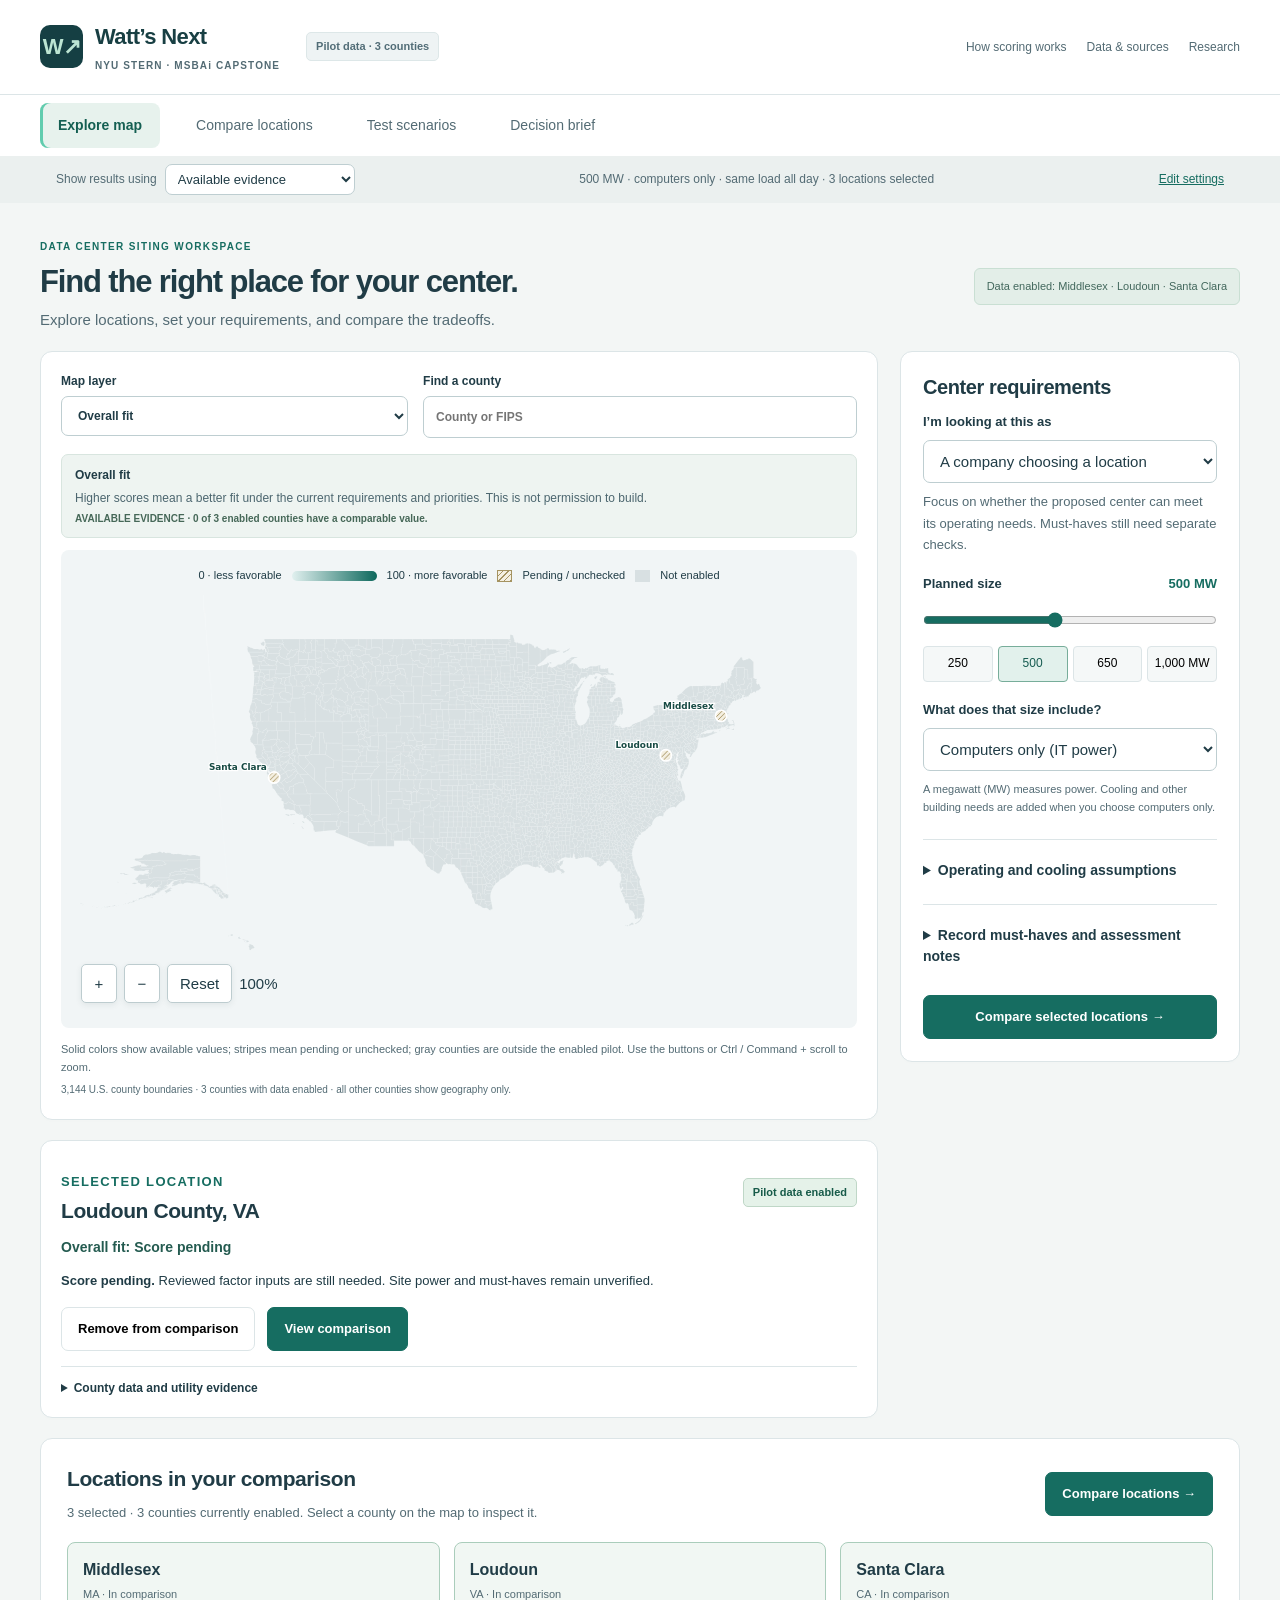
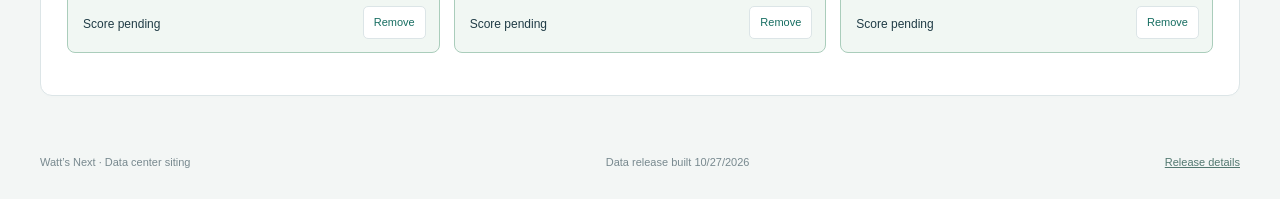
==== watts-next/index.html @ fcbc1d3a "Expand transport dashboards and publish the public Watt’s Next bundle" ====
<!doctype html>
<html lang="en"><head><meta charset="utf-8"><meta name="viewport" content="width=device-width,initial-scale=1"><meta name="description" content="Compare the same proposed data center across Loudoun, Middlesex and Santa Clara. Understand the scores, test assumptions, and inspect the evidence."><title>Watt’s Next · Data center siting</title><link rel="stylesheet" href="dashboard.css"><link rel="stylesheet" href="flow.css"></head>
<body><a class="skip" href="#main">Skip to content</a>
<header class="site-header"><a class="brand" href="#map"><span class="brand-mark">W↗</span><span>Watt’s Next<small>NYU STERN · MSBAi CAPSTONE</small></span></a><span class="tag" id="coverage-badge">Pilot data · 3 counties</span><nav class="support-nav" aria-label="Supporting information"><a href="#methods" data-page="methods">How scoring works</a><a href="#evidence" data-page="evidence">Data &amp; sources</a><a href="#isne" data-page="isne">Research</a></nav></header>
<nav class="step-nav product-nav" aria-label="Siting workspace"><a href="#map" data-page="map">Explore map</a><a href="#compare" data-page="compare">Compare locations</a><a href="#test" data-page="test">Test scenarios</a><a href="#brief" data-page="brief">Decision brief</a></nav>
<div class="context-strip"><label class="inline-label" for="score-mode">Show results using<select id="score-mode"><option value="evidence">Available evidence</option><option value="assumptions">My what-if assumptions</option></select></label><span id="active-project">Loading project settings…</span><a href="#map">Edit settings</a></div>
<main id="main" tabindex="-1"><div id="loading" role="status">Loading the research release…</div><div id="error" role="alert" hidden></div><p id="context-warning" role="status" hidden></p>

<section class="page" id="map" aria-labelledby="map-title"><div class="page-heading map-heading"><div><p class="eyebrow">DATA CENTER SITING WORKSPACE</p><h1 id="map-title">Find the right place for your center.</h1><p class="subtitle">Explore locations, set your requirements, and compare the tradeoffs.</p></div><span class="scope-tag" id="enabled-county-label">Data enabled: Loudoun · Middlesex · Santa Clara</span></div><div class="siting-workspace"><div class="geography-workspace"><section id="county-map-panel" class="card map-card">
      <div class="panel-head">
        
        <div class="map-tools">
          <label>Map layer<select id="county_metric" aria-describedby="map-layer-description"></select></label>
          <label>Find a county<input id="county_search" disabled list="county_options" placeholder="County or FIPS"><datalist id="county_options"></datalist></label>
        </div>
      </div>
      <p id="county-search-message" class="fine" role="status"></p><div id="map-layer-description" class="layer-description" role="status"></div><div class="map-stage">
        
        <div class="map-navigation" aria-label="Map navigation controls">
          <button id="map_zoom_in" type="button" aria-label="Zoom map in" title="Zoom in">+</button>
          <button id="map_zoom_out" type="button" aria-label="Zoom map out" title="Zoom out">−</button>
          <button id="map_zoom_reset" type="button" aria-label="Reset map view" title="Reset map view">Reset</button>
          <output id="map_zoom_value" aria-live="polite">100%</output>
        </div>
        <div id="county_map" aria-label="United States county map"></div>
      </div>
      <p class="map-connection-note">Solid colors show available values; stripes mean pending or unchecked; gray counties are outside the enabled pilot. Use the buttons or Ctrl / Command + scroll to zoom.</p>
      <p id="county_map_status" class="map-foot" role="status">Loading the county layer…</p>
    </section><article class="card location-inspector"><div class="card-heading"><div><p class="eyebrow">SELECTED LOCATION</p><h2 id="selected-location-title">Choose a county</h2></div><span id="county-access-status" class="tag">Loading</span></div><div id="selected-layer-value" class="selected-layer-value" role="status"></div><div id="selected-siting" role="status"></div><div class="action-row location-actions"><button id="toggle-selected-county" class="button secondary" disabled>Add to comparison</button><a href="#compare" class="button primary">View comparison</a></div><details><summary>County data and utility evidence</summary><div class="two-col"><div id="county_detail"></div><div id="county-research"></div></div></details></article></div><aside class="requirements-workspace"><form class="card controls" id="scenario-form"><h2>Center requirements</h2><label for="audience">I’m looking at this as</label><select id="audience"><option value="company">A company choosing a location</option><option value="official">A local official reviewing a proposal</option></select><p id="audience-help" class="muted"></p><label for="load">Planned size <output id="load-value">500 MW</output></label><input id="load" type="range" min="100" max="1000" step="50" value="500"><div class="presets" aria-label="Load presets"><button type="button" data-load="250">250</button><button type="button" data-load="500">500</button><button type="button" data-load="650">650</button><button type="button" data-load="1000">1,000 MW</button></div><label for="basis">What does that size include?</label><select id="basis"><option value="IT">Computers only (IT power)</option><option value="facility">Whole building (total facility power)</option></select><p class="fine">A megawatt (MW) measures power. Cooling and other building needs are added when you choose computers only.</p>
<details class="advanced"><summary>Operating and cooling assumptions</summary><label for="utilization">Average use of the planned capacity <output id="util-value">85%</output></label><input id="utilization" type="range" min="0.5" max="1" step="0.05" value="0.85"><label for="pue">Building energy multiplier (PUE) <output id="pue-value">1.20</output></label><input id="pue" type="range" min="1" max="2" step="0.05" value="1.2"><p id="pue-note" class="fine">A multiplier of 1.20 adds 20% for cooling and other building needs.</p><label for="profile">When does the center run?</label><select id="profile"><option value="constant">Same load all day</option><option value="day-night">Less load overnight (60% of daytime)</option></select><p class="fine">Daytime is 8 a.m.–8 p.m. in each region. The overnight option does less total work; it is not a comparison of equal output.</p><button type="button" class="text-link" id="reset-scenario">Reset power settings</button></details>
<details class="advanced"><summary>Record must-haves and assessment notes</summary><label for="required-date">Required opening date</label><input type="date" id="required-date"><label for="required-budget">Budget limit</label><input id="required-budget" maxlength="150" placeholder="Amount and what it includes"><label for="score-scenario">Other must-haves and reasons for your assumptions</label><textarea id="score-scenario" rows="3" maxlength="5000" placeholder="For example: water limit, reliable power, network needs, or conditions for local approval."></textarea><p class="fine">These notes are recorded for review. The app does not yet check whether counties meet them or exclude a county automatically.</p></details><a class="button primary next-button" href="#compare">Compare selected locations →</a></form></aside></div><section class="card comparison-tray" aria-labelledby="selection-title"><div class="card-heading"><div><h2 id="selection-title">Locations in your comparison</h2><p class="muted" id="selection-count"></p></div><a href="#compare" class="button primary">Compare locations →</a></div><div id="map-shortlist" class="shortlist-grid"></div><p id="selection-message" class="fine" role="status"></p></section></section><section class="page" id="compare" data-map-scoring="true" hidden aria-labelledby="compare-title"><div class="page-heading"><div><p class="eyebrow">LOCATION COMPARISON</p><h1 id="compare-title">Compare your locations.</h1><p class="subtitle" id="persona-question"></p></div></div>
<div class="notice" role="status"><div><strong id="score-summary">Loading the comparison…</strong><p id="score-notice"></p></div></div><p id="score-error" role="status" aria-live="polite"></p>
<div id="county-results" class="result-grid"></div><p id="ranking-margin" class="ranking-margin" role="status"></p>
<article class="card"><div class="card-heading"><h2>What makes the difference?</h2><a href="#methods" class="text-link">How scores are calculated →</a></div><div id="effective-factor-table" class="table-scroll" tabindex="0" role="region" aria-label="Scrollable effective factor table table"></div><p class="fine">Higher scores are more favorable. Missing information stays unknown; it never counts as a good result.</p></article>
<article class="card best-match"><div><h2>Find the highest-scoring county</h2><p>Compare all three at the same size and priorities. This does not check your must-haves.</p></div><button id="score-optimize" type="button" class="button secondary">Find best match</button><p id="score-best-match" role="status">Use alongside the comparison. A higher score does not confirm the center can be built.</p></article>
<details class="card"><summary>Detailed scores, coverage and missing-data bounds</summary><div id="pilot-score-chart"></div><div id="pilot-ranked" class="table-scroll" tabindex="0" role="region" aria-label="Scrollable pilot ranked table"></div><details><summary>Show each factor’s contribution to the total</summary><div id="score-contributions" class="table-scroll" tabindex="0" role="region" aria-label="Scrollable score contributions table"></div></details><p class="fine">Bounds show the lowest and highest possible total if unknown factors range from 0 to 100. They are not probabilities or confidence intervals.</p></details>
<details class="card"><summary>Available county facts and utility relationships</summary><div id="county-facts"></div><div id="pilot-context" class="table-scroll"></div><p class="fine">Worker counts do not establish the availability of specialist staff. Utility names do not establish service or available power at a particular parcel.</p><a href="#map" class="text-link">Explore the map and county details →</a></details><div class="page-actions"><a href="#map" class="text-link">← Edit the center</a><a href="#test" class="button primary">Test changes →</a></div></section>
<section class="page" id="test" hidden aria-labelledby="test-title"><div class="page-heading"><div><p class="eyebrow">SCENARIOS &amp; TRADEOFFS</p><h1 id="test-title">What could change the result?</h1><p class="subtitle">Adjust what matters most, inspect assumptions, or explore the effect on regional electricity demand.</p></div><a href="#map" class="button secondary">Change center settings</a></div>
<article class="card"><div class="card-heading"><div><h2>What matters most?</h2><p>Try a different set of priorities without changing the center’s size.</p></div><label class="inline-label" for="weight-preset">Priorities<select id="weight-preset"><option>Balanced</option><option>Power first</option><option>Water constrained</option><option>Cost first</option><option>Equal weights</option></select></label></div><p id="test-result" role="status"></p><details><summary>Set your own priorities</summary><p class="fine">These are preference weights, not measured facts. We scale your entries to total 100%.</p><div id="score-weights" class="score-weight-grid"></div></details><a href="#compare" class="text-link">See the updated comparison →</a></article>
<details class="card"><summary>Does the winner change with different priorities?</summary><p id="score-stability"></p><div id="pilot-sensitivity" class="table-scroll"></div><p class="fine">This checks priorities, not changing demand over time or the reliability of the underlying data.</p></details>
<details class="card" id="assumption-editor"><summary>Edit your what-if factor scores</summary><p>Enter your own 0–100 assessments for all seven factors and all selected counties. No example scores are supplied.</p><button type="button" id="enable-assumptions" class="button secondary">Use my what-if assumptions</button><p class="fine">These stay separate from evidence-backed results. Use the same meaning and period for every county.</p><div id="factor-inputs" class="table-scroll"></div></details>
<details class="card"><summary>How should scores respond when the center changes?</summary><p id="score-active-scenario"></p><p id="score-reference"></p><button id="score-rebase" type="button" class="button secondary">Use current settings as the reference</button><p class="fine">Advanced what-if input: specify how many points a factor gains or loses for each additional 100 MW of peak power and 100 GWh of annual electricity. Blank means unknown. These are assumptions, not measured relationships.</p><div id="response-inputs" class="table-scroll"></div><p class="fine">The existing formula adds these adjustments to the reference score and limits the result to 0–100. The annual scoring convention uses 8,760 hours and an 80% average for day/night. Avoid counting the same effect twice. Missing responses leave changed-scenario scores pending.</p></details>
<details class="card"><summary>Explore electricity demand in the three grid regions</summary><p>These are regional observations, not county power availability. Changing settings adds the center to historical demand; it does not run a dispatch optimizer.</p><div id="scenario-kpis" class="kpis compact"></div><label class="inline-label" for="chart-region">Grid region<select id="chart-region"></select></label><div id="scenario-chart"></div><div class="legend"><span><i style="background:#bdc8cf"></i>Historical demand</span><span><i style="background:#11766e"></i>Historical demand + center</span></div><div id="scenario-table" class="table-scroll" tabindex="0" role="region" aria-label="Scrollable scenario table table"></div><details class="regional-shapes"><summary>Compare regional demand shapes and typical hours</summary><h3>How often does each demand level occur?</h3><div id="regional-overview-chart"></div><div class="legend"><span>Teal: New England</span><span>Blue: PJM</span><span>Brown: California ISO</span></div><h3>Average demand by local hour</h3><div id="hourly-demand-chart"></div><p class="fine">Hourly means from the same frozen 2025 regional records. These are regional observations, not county power availability or an outage-risk estimate. Typical-hour averages do not describe extreme-event duration or year-to-year uncertainty.</p></details><p class="fine">The highest 1% of historical hours (p99) is a reference point, not a grid capacity limit.</p><button class="button secondary" id="download-scenario">Download regional comparison</button></details><article class="card"><h2>What about changes throughout the year?</h2><p>The restored charts show demand levels and typical local hours. Seasonal variation, extreme events, future-year changes and their effect on siting scores still need the analysis tracked below.</p><a href="https://github.com/jeffsickoria/watts-next/issues/91" class="text-link" target="_blank" rel="noopener">Track the demand-variation work →</a></article><div class="page-actions"><a href="#compare" class="text-link">← Compare counties</a><a href="#brief" class="button primary">Get a summary →</a></div></section>
<section class="page" id="brief" hidden aria-labelledby="brief-title"><div class="page-heading"><div><p class="eyebrow">DECISION BRIEF</p><h1 id="brief-title">Your comparison summary.</h1><p class="subtitle">Keep the requirements, results and unanswered questions together.</p></div><button id="download-brief" type="button" class="button primary">Download readable summary</button></div><article class="card" id="brief-preview"></article><div class="card"><h2>Save or share this work</h2><div class="action-row"><button id="score-export" class="button secondary">Download scoring inputs (JSON)</button><button id="download-full" class="button secondary">Download full comparison (JSON)</button><button id="share-context" class="button secondary">Get a share link</button></div><p class="fine">The link includes power settings. What-if scores and must-have notes stay in this browser; use the downloads to share those. Only enter project information suitable for sharing.</p><p id="share-message" role="status"></p><label id="share-label" hidden>Link to this comparison<input id="share-url" readonly></label><details><summary>Reload or clear scoring assumptions</summary><label>Reload scoring inputs<input id="score-import" type="file" accept=".json,application/json"></label><button id="score-clear" class="button secondary">Clear assumed scores and assessment notes</button><p class="fine">Scoring drafts are browser-local. Clear does not remove required date, budget or audience settings.</p></details></div></section>
<section class="page" id="methods" hidden aria-labelledby="methods-title"><div class="page-heading"><div><p class="eyebrow">HOW TO READ THE RESULTS</p><h1 id="methods-title">How does a county get its score?</h1><p class="subtitle">Seven factors, one shared set of priorities, and a clear record of what is known.</p></div></div><article class="card"><h2>The basic idea</h2><ol class="method-steps"><li><strong>Use the same proposed center.</strong> Compare the same size and operating assumptions in all selected counties.</li><li><strong>Assess each factor on a 0–100 scale.</strong> Higher is more favorable. The rules for turning data into scores still need team review.</li><li><strong>Apply the priorities.</strong> A factor with a 25% weight contributes one quarter of its score to the total.</li><li><strong>Add the contributions.</strong> Rank the counties and show the gaps. A close second may still be preferred for reasons outside the model.</li></ol><p class="muted">Example of the arithmetic only: an 80/100 factor with a 25% weight contributes 20 points. This is not a county finding.</p></article><div class="two-col"><article class="card"><h2>What we compare</h2><ul class="factor-list"><li>Power supply and reliability</li><li>Water and cooling</li><li>Climate and natural hazards</li><li>Emissions and clean power</li><li>Cost and time to get power</li><li>Land, permits and community effects</li><li>Network connections</li></ul><a href="#test" class="text-link">Inspect or change the priorities →</a></article><article class="card"><h2>A score is not a permission to build</h2><p>Required power, opening date, water limits and other must-haves need separate checks. A good score cannot make up for a requirement that fails.</p><p>Those automatic checks are not connected yet. Recorded requirements and utility capacity remain unverified.</p><h3>What do the labels mean?</h3><p><strong>Available evidence:</strong> sources we have, with their review status shown. Overall scores are pending.</p><p><strong>What-if assumptions:</strong> scores entered by an analyst to explore a question. They are not accepted findings.</p></article></div><details class="card"><summary>Missing information, uncertainty and source changes</summary><p>All seven factors must be comparable across all selected counties before we show an overall score. Missing factors are not zero and their weights are not moved to other factors.</p><p>Testing different priorities tells us whether the ranking depends on preferences. It does not establish how certain the data is. Missing-data bounds are mathematical extremes, not confidence intervals.</p><p>Sources are frozen snapshots. Historical demand remains separate from forecasts and from promised power at a particular site. The website does not automatically refresh the data.</p><a href="https://github.com/jeffsickoria/watts-next/issues/84" target="_blank" rel="noopener">Scoring method task</a></details></section>
<section class="page" id="isne" hidden aria-labelledby="isne-title"><div class="page-heading"><div><p class="eyebrow">ISO NEW ENGLAND · EXPLORATORY RESEARCH</p><h1 id="isne-title">Can moving work to another time help?</h1><p class="subtitle">A separate New England experiment using a fixed 100 MW facility. It does not change the three-county ranking.</p></div><span class="tag amber">Independent review pending</span></div><div class="notice"><span class="notice-icon">i</span><div><strong>A frozen experiment, not a live optimizer.</strong><p>100 MW assumed facility capacity, 60 MW annual mean. No storage. Prices and flexibility are illustrative. Changing filters selects existing runs; it does not rerun the scenario lab.</p></div></div>
<div id="isne-kpis" class="kpis"></div><div class="two-col"><article class="card"><p class="eyebrow">SOURCE CHAIN</p><h2>Every hour has a history.</h2><ol class="chain"><li>EIA-930 hourly demand <span>2025 · native ISNE region</span></li><li>WN-11 normalized intervals <span>UTC starts · publisher flags retained</span></li><li>Replay-verified snapshot <span>No county allocation or extra time shift</span></li><li>Scheduling experiment <span>Same service bounds within each profile</span></li></ol><div id="isne-lineage" class="fine"></div></article><article class="card"><p class="eyebrow">FORECAST REALITY CHECK</p><h2>Keep the unfavorable result.</h2><div id="forecast-result"></div><p class="muted">Lower MAE is better. Matching a hindsight peak floor does not establish forecasting skill. This year was previously explored; it is not untouched validation.</p></article></div>
<article class="card"><div class="card-heading"><div><p class="eyebrow">JUL 1–DEC 30, 2025 · LOCAL TIME</p><h2>Compare five scheduling strategies</h2></div><button id="download-isne" class="button secondary">Export selected run ↓</button></div><div class="filter-row"><label for="isne-case">Sensitivity case<select id="isne-case"></select></label><label for="isne-profile">Workload shape<select id="isne-profile"></select></label></div><p id="isne-case-note" class="muted"></p><div id="isne-table" class="table-scroll"></div><p class="fine">Same evaluation window and daily energy within a profile. Bills include full modeled demand charges for partial local months. Hindsight comparators use realized demand; the causal policy assumes an eight-week history and a 24-hour publication embargo. True as-of vintages remain unverified.</p></article>
<article class="card"><h2>What the top-100 measure tells us</h2><p>It averages the facility’s added MW during the region’s 100 highest baseline-demand hours. Relief is the reduction from no intervention; a positive relief value means less added load at those hours. This differs from minimizing the single maximum combined peak.</p><p>All 32 retrospective policy schedules match a simple known-price daily scheduling rule within 0.000001 MW. Forecast information has not demonstrated additional scheduling value under these settings. The maximum-peak objective reaches the same mandatory-workload floor in every case; top-100 contributions can still differ. A maximum-peak optimizer does not optimize the top-100 mean.</p><p>Compare bills within the same shape and period. Rates and flexibility remain illustrative. Changing the campus sliders does not rerun these fixed 100 MW experiments.</p><div id="publisher-probe"></div></article><details class="card"><summary>Full-year shape experiment and limitations</summary><div id="pilot-table" class="table-scroll"></div><ul id="isne-limits" class="muted"></ul></details></section><section class="page" id="evidence" hidden aria-labelledby="evidence-title"><div class="page-heading"><div><p class="eyebrow">DATA LIBRARY</p><h1 id="evidence-title">What data are we using?</h1><p class="subtitle">See what each source is for, how we obtain and store it, and what still needs checking.</p></div><button class="button secondary" id="download-sources">Export source catalog ↓</button></div><div id="source-kpis" class="kpis"></div><article class="card"><div class="card-heading"><h2>What we actually use and how</h2><label class="inline-label" for="source-search">Filter sources<input id="source-search" type="search" placeholder="EIA, labor, FERC…"></label></div><p class="fine">Use status explains what feeds a screen or experiment. Review status explains its limitations. Files are frozen snapshots, not live API feeds; this website does not automatically refresh them. Unknown raw storage locations are stated explicitly.</p><div id="usage-table" class="table-scroll"></div><details><summary>What do candidate, conditional and accepted mean?</summary><p class="fine">Candidate: identified or acquired, with checks still needed. Conditional: checked for a limited stated use, with qualifications or acceptance outstanding. Accepted: a reviewer has accepted a specific scope. None of these labels alone establishes suitability or available site power.</p></details><details><summary>Source review register, coverage dates and fingerprints</summary><div id="source-table" class="table-scroll" tabindex="0" role="region" aria-label="Scrollable source table table"></div></details></article><details class="card"><summary>Planning forecasts and technical release details</summary><div class="two-col"><article class="card"><p class="eyebrow">NEW · FERC FORM 714</p><h2>Another definition of demand.</h2><p>FERC’s ISNE planning-area series and EIA’s BA series are correlated but differ. Their definition and time-window differences must be reviewed before combining them.</p><p class="fine">The filing’s forecast is planning-area demand, not connection headroom.</p><div id="ferc-chart"></div><div id="ferc-table" class="table-scroll"></div></article><article class="card"><p class="eyebrow">ACQUIRED PLANNING CONTEXT</p><h2>Bring the planning outlook into view.</h2><div id="planning-list"></div><p class="fine">Public document leads and acquired fingerprints. No consistent cross-region capacity metric or accepted forecast comparison is inferred.</p></article></div><article class="card"><h2>The next useful layers</h2><div class="roadmap"><div><span class="tag amber">Qualification needed</span><h3>Water and cooling</h3><p>USGS watershed context, local service evidence and representative weather stations. Preserve native geography.</p></div><div><span class="tag amber">Qualification needed</span><h3>Hazards and emissions</h3><p>FEMA event history and risk indices separately; EPA eGRID with a declared accounting method and vintage.</p></div><div><span class="tag">Access / mapping open</span><h3>Community and grid context</h3><p>ACS estimates with margins of error; reviewed county-to-utility/zone mappings; EIA subregion coverage.</p></div></div></article><details class="card"><summary>Release identity and interpretation boundaries</summary><div id="release-details"></div></details></details></section>
</main><footer><span>Watt’s Next · Data center siting</span><span id="release-date"></span><a href="release-manifest.json">Release details</a></footer><script src="compressed-data.js"></script><script src="map-layers.js"></script><script src="research-context.js"></script><script src="scenario-math.js"></script><script src="county-map.js"></script><script src="dashboard.js"></script><script src="pilot-scoring.js"></script><script src="pilot-score-ui.js"></script><script src="flow.js"></script></body></html>
---- watts-next/dashboard.css ----
:root{--nav:#112b36;--ink:#17313d;--muted:#627681;--teal:#11766e;--line:#dfe7e9;--paper:#f3f6f6;--white:#fff;--amber:#936012}*{box-sizing:border-box}body{margin:0;background:var(--paper);color:var(--ink);font-family:Inter,Segoe UI,Arial,sans-serif;font-size:14px;line-height:1.55}a{color:inherit}button,input,select{font:inherit}button,a,summary,input,select{outline-offset:4px}:focus-visible{outline:3px solid #48afa4}.skip{position:fixed;top:-80px;left:20px;background:white;padding:12px;z-index:20}.skip:focus{top:10px}[hidden]{display:none!important}.sidebar{position:fixed;inset:0 auto 0 0;width:224px;background:var(--nav);color:#d3e1e5;padding:34px 20px;display:flex;flex-direction:column}.brand{display:flex;align-items:center;gap:12px;text-decoration:none;font-size:20px;font-weight:650;letter-spacing:-.6px}.brand-mark{display:grid;place-items:center;background:#2e6a66;border-radius:12px;width:45px;height:45px;color:#d5f7e8;font-size:22px}.brand small{display:block;font-size:8px;letter-spacing:2px;color:#92b4b8;margin-top:3px}.nav-label{font-size:9px;letter-spacing:1.8px;color:#86a7ae;margin:48px 12px 16px}nav{display:grid;gap:8px}nav a{display:flex;align-items:center;gap:13px;text-decoration:none;padding:12px 15px;border-radius:8px;color:#b4ccd1}nav a:hover,nav a[aria-current]{background:#244550;color:#fff}nav a[aria-current]{box-shadow:inset 3px 0 #61ccae}nav span{font-size:20px;width:22px}.sidebar-note{margin-top:auto;padding:20px 8px;font-size:11px;color:#acccd0}.sidebar-note p{font-size:11px;color:#83a5ad;margin-top:12px}.live-dot{display:inline-block;width:7px;height:7px;border-radius:50%;background:#67d4b3;margin-right:8px}.workspace{margin-left:224px}.topbar{height:74px;border-bottom:1px solid var(--line);padding:0 42px;display:flex;align-items:center;justify-content:space-between;background:#fff;font-size:10px;letter-spacing:1px;font-weight:600}.topbar>div{display:flex;align-items:center;gap:22px}.separator{color:#bcc9cf;margin:0 12px}.avatar{background:#e8eff1;border-radius:50%;display:grid;place-items:center;height:32px;width:32px;font-size:11px;letter-spacing:0}main{max-width:1600px;padding:37px 42px 10px;margin:auto}.page-heading{display:flex;align-items:center;justify-content:space-between;gap:25px;margin-bottom:27px}.eyebrow{font-size:9px;letter-spacing:1.7px;font-weight:700;color:var(--teal);margin:0 0 9px}h1{font-weight:600;letter-spacing:-1.4px;font-size:34px;line-height:1.18;margin:0 0 12px}h2{font-weight:600;font-size:19px;line-height:1.3;letter-spacing:-.4px;margin:0 0 10px}h3{font-size:16px;margin:8px 0}p{margin:8px 0 16px}.subtitle{color:var(--muted);max-width:700px;font-size:14px;margin:0}.button{border:1px solid var(--line);border-radius:7px;padding:11px 16px;text-decoration:none;display:inline-flex;align-items:center;justify-content:center;gap:22px;font-weight:600;white-space:nowrap;cursor:pointer;font-size:12px;background:#fff}.primary{background:var(--teal);color:white;border-color:var(--teal)}.secondary:hover,.button:hover{filter:brightness(.96)}.light{background:#eef9f5;color:#155950;border:0}.text-link{display:inline-block;border:0;background:transparent;color:var(--teal);font-weight:600;text-decoration:none;padding:8px 0;cursor:pointer;font-size:12px}.notice{display:flex;align-items:flex-start;gap:13px;background:#e9f2f0;border:1px solid #d3e4de;border-radius:8px;padding:14px 18px;margin-bottom:25px;font-size:12px}.notice strong{font-size:12px}.notice p{margin:3px 0 0;color:#4b686a}.notice-icon{border:1px solid #9bb9af;border-radius:50%;width:18px;height:18px;text-align:center;flex-shrink:0;font-family:Georgia,serif}.kpis{display:grid;grid-template-columns:repeat(4,minmax(0,1fr));gap:17px;margin-bottom:25px}.kpi{padding:21px 22px;background:#fff;border:1px solid var(--line);border-radius:9px}.kpi .label{font-size:11px;color:var(--muted)}.kpi .value{font-size:29px;font-weight:600;letter-spacing:-1px;margin:5px 0}.kpi .detail{font-size:10px;color:var(--muted)}.two-col{display:grid;grid-template-columns:1.6fr 1fr;gap:22px}.card{background:#fff;border:1px solid var(--line);border-radius:10px;padding:25px;margin-bottom:24px;min-width:0;box-shadow:0 2px 2px #193e4d02}.card-heading{display:flex;align-items:center;justify-content:space-between;gap:16px}.tag{font-size:10px;padding:5px 9px;background:#eef3f4;border:1px solid #dde7e8;border-radius:5px;display:inline-block;color:#526d77;white-space:nowrap;font-weight:600}.amber{background:#faf2e4;color:#906019;border-color:#eedfc2}.muted{color:var(--muted);font-size:12px}.fine{color:var(--muted);font-size:10px;line-height:1.7}.research-card{background:#163f44;color:#f0f8f6;border-color:#163f44;display:flex;flex-direction:column}.research-card .eyebrow{color:#85d8bc}.research-card h2{font-size:25px;max-width:290px}.research-card p{color:#b7d3d3;font-size:12px}.research-card .fine{font-size:10px;margin-bottom:0}.research-card .button{align-self:flex-start;margin-top:auto}.research-stat{padding:12px 0 18px;border-top:1px solid #416568;margin-top:9px}.research-stat strong{font-size:25px;color:#a3e4c9}.research-stat span{display:block;color:#bfd6d4;font-size:11px}.legend{display:flex;gap:20px;flex-wrap:wrap;font-size:10px;color:var(--muted);margin:10px 0}.legend i{display:inline-block;width:8px;height:8px;border-radius:50%;margin-right:7px}.chart{width:100%;height:auto;display:block;max-height:310px}.chart text{font-size:11px;fill:#73858b;font-family:inherit}.chart .grid{stroke:#edf0f1;stroke-width:1}.section-heading{display:flex;justify-content:space-between;align-items:center;margin:6px 0 17px;gap:20px}.county-grid{display:grid;grid-template-columns:repeat(3,minmax(0,1fr));gap:20px}.county{padding:23px;border:1px solid var(--line);border-radius:10px;background:#fff;margin-bottom:23px}.county header{display:flex;justify-content:space-between;gap:8px}.county .fips{font-size:10px;color:var(--muted)}.county h3{font-size:18px;margin:3px 0}.county dl{display:grid;grid-template-columns:1fr auto;font-size:12px;gap:10px;margin:17px 0}.county dt{color:var(--muted)}.county dd{margin:0;font-weight:600}.county small{font-size:10px;color:var(--muted)}.next-step{display:flex;justify-content:space-between;align-items:center;gap:25px}.next-step p{margin-bottom:0;color:var(--muted);font-size:12px}footer{max-width:1600px;padding:20px 42px 30px;color:#78898f;font-size:10px;display:flex;justify-content:space-between;gap:20px;margin:auto}footer a{color:#527870}.scenario-layout{display:grid;grid-template-columns:275px minmax(0,1fr);gap:24px}.controls{align-self:start;position:sticky;top:20px}.controls label{display:block;margin-top:22px;font-size:12px;font-weight:600}.controls output{float:right;color:var(--teal)}input[type=range]{width:100%;accent-color:var(--teal);cursor:pointer;margin:12px 0}select,input[type=search]{border:1px solid #ccdadd;border-radius:6px;padding:9px;background:#fff;color:var(--ink);max-width:100%;width:100%}.controls select{margin-top:7px}.presets{display:flex;gap:5px}.presets button{flex:1;padding:6px 2px;font-size:10px;cursor:pointer;background:#f5f8f8;border:1px solid var(--line);border-radius:4px}.presets button.active{background:#e2f1ec;border-color:#77ad9a;color:#155b50}.controls .fine{margin:9px 0}.control-note{font-size:10px;background:#f0f5f4;padding:12px;border-radius:6px;color:#617b7c;margin-top:20px}.compact{grid-template-columns:repeat(3,minmax(0,1fr));gap:14px}.compact .kpi{padding:18px}.compact .value{font-size:24px}.inline-label{font-size:10px;color:var(--muted);max-width:220px}.inline-label select,.inline-label input{display:block;font-size:12px;margin-top:4px}.table-scroll{overflow:auto}table{width:100%;border-collapse:collapse;font-size:11px;margin-top:18px;white-space:normal}caption{text-align:left;color:var(--muted);font-size:10px;padding-bottom:10px}th{text-align:left;background:#f6f8f8;color:#617983;font-size:9px;letter-spacing:.4px;padding:12px 10px;font-weight:600}td{padding:14px 10px;border-bottom:1px solid #edf1f2;vertical-align:top}td.num,th.num{text-align:right;font-variant-numeric:tabular-nums;white-space:nowrap}td a{color:var(--teal);text-decoration:none}td a:hover{text-decoration:underline}td small{display:block;font-size:10px;color:var(--muted);max-width:350px}.filter-row{display:flex;gap:20px;margin:20px 0}.filter-row label{width:260px;font-size:11px;font-weight:600}.filter-row select{display:block;margin-top:7px;font-weight:400}.chain{list-style:none;margin:20px 0;padding:0;counter-reset:chain}.chain li{counter-increment:chain;border-left:1px solid #c3dad0;margin-left:13px;padding:0 0 22px 27px;position:relative;font-size:12px;font-weight:600}.chain li:before{content:counter(chain);position:absolute;left:-13px;top:0;border:1px solid #c7e0d7;border-radius:50%;background:#edf7f2;width:25px;height:25px;text-align:center;line-height:24px;font-size:10px;color:var(--teal)}.chain li:last-child{padding-bottom:0;border:0}.chain span{display:block;color:var(--muted);font-size:10px;font-weight:400}.forecast-bars{margin:22px 0}.forecast-bar{margin-bottom:18px}.forecast-bar .bar{height:10px;background:#d9e8e5;border-radius:4px;margin:7px 0}.forecast-bar .bar i{height:100%;display:block;border-radius:4px;background:var(--teal)}.forecast-bar span{font-size:11px}.forecast-bar strong{float:right;font-size:12px}.roadmap{display:grid;grid-template-columns:repeat(3,1fr);gap:30px;margin-top:20px}.roadmap p{font-size:12px;color:var(--muted)}.planning-item{padding:15px 0;border-bottom:1px solid var(--line)}.planning-item a{font-size:12px;color:var(--teal);overflow-wrap:anywhere}.planning-item small{display:block;color:var(--muted);font-size:10px;margin-top:5px}details summary{cursor:pointer;font-weight:600;font-size:13px}details[open] summary{margin-bottom:18px}code{font-size:10px;overflow-wrap:anywhere;background:#f3f6f6;padding:2px 4px}.empty{color:var(--muted);padding:15px}#loading{padding:30px}#error{background:#fff0eb;border:1px solid #e8b8a6;padding:20px;margin-bottom:20px}
@media(min-width:1600px){h1{font-size:40px}main{padding-top:44px}.kpi{padding:25px}.chart{max-height:340px}}@media(max-width:1150px){.sidebar{width:190px;padding:30px 14px}.workspace{margin-left:190px}main{padding:28px 25px}.topbar{padding:0 25px}.two-col{grid-template-columns:1.3fr 1fr}.card{padding:20px}.kpi{padding:17px}.kpi .value{font-size:25px}.page-heading{align-items:flex-start}h1{font-size:30px}.scenario-layout{grid-template-columns:230px minmax(0,1fr)}.compact{grid-template-columns:1fr}.compact .kpi{display:flex;align-items:center;justify-content:space-between}.compact .detail{max-width:100px}.compact .value{margin:0}.county-grid{gap:12px}}@media(max-width:850px){.sidebar{position:static;width:auto;padding:15px 20px;display:block}.brand{font-size:18px}.brand-mark{width:35px;height:35px}.brand small,.nav-label,.sidebar-note{display:none}nav{display:flex;gap:4px;flex-wrap:wrap;margin-top:14px}nav a{padding:8px 12px;font-size:12px}nav a span{display:none}.workspace{margin:0}.topbar{height:56px;padding:0 20px}.topbar .tag{display:none}main{padding:25px 20px}.two-col{grid-template-columns:1fr}.kpis{grid-template-columns:repeat(2,1fr)}.county-grid{grid-template-columns:1fr}.county{margin-bottom:0}.next-step{margin-top:22px}.page-heading{flex-direction:column;gap:17px}.scenario-layout{grid-template-columns:1fr}.controls{position:static}.compact{grid-template-columns:repeat(3,1fr)}.compact .kpi{display:block}.roadmap{grid-template-columns:1fr}.filter-row{flex-wrap:wrap}.section-heading{align-items:flex-start;flex-direction:column;gap:4px}footer{padding:20px;flex-wrap:wrap}.card-heading{align-items:flex-start;flex-wrap:wrap}}@media(max-width:480px){h1{font-size:29px}.compact{grid-template-columns:1fr}.compact .kpi{display:flex}.kpi{padding:17px}.kpi .value{font-size:24px}.next-step{align-items:flex-start;flex-direction:column}nav a{padding:8px 10px}.notice{padding:12px}.filter-row label{width:100%}.card{padding:18px}.topbar{font-size:9px}.chart text{font-size:12px}}
.map-return{position:fixed;bottom:18px;left:16px;z-index:9;color:#d6f4ee;font-size:11px;text-decoration:none;background:#24504f;padding:9px;border-radius:5px}@media(max-width:850px){.map-return{position:static;display:block;background:#24504f;padding:10px 20px;border-radius:0}}

/* Three-county scorecard */
.score-weight-grid{display:grid;grid-template-columns:repeat(3,minmax(0,1fr));gap:18px}.score-weight-grid label{display:grid;gap:7px}.score-weight-grid input{width:100%;max-width:120px}.score-weight-grid output{color:#11766e;font-weight:700}#factor-inputs input{width:95px;min-height:42px}#score-scenario{display:block;width:100%;box-sizing:border-box;margin-top:8px;font:inherit;border:1px solid #cbd5da;border-radius:7px;padding:12px}#score-error{color:#9b3529;margin-top:12px}.score-bars{display:grid;gap:16px;margin:24px 0}.score-bar-row{display:grid;grid-template-columns:190px 1fr 48px;align-items:center;gap:12px}.score-track{height:20px;background:#e8eff1;border-radius:4px;overflow:hidden}.score-fill{height:100%;background:#11766e}.table-scroll td{overflow-wrap:anywhere}.score-weight-grid input:focus,#factor-inputs input:focus{outline:2px solid #11766e;outline-offset:2px}@media(max-width:650px){.score-weight-grid{grid-template-columns:repeat(2,minmax(0,1fr))}.score-bar-row{grid-template-columns:1fr 46px}.score-bar-row>span{grid-column:1/-1}.score-bar-row .score-track{grid-column:1}}
---- watts-next/flow.css ----
/* One task, one set of controls. Existing research styles are retained underneath. */
:root{--ink:#203c46;--muted:#536b74;--teal:#166d61;--line:#dce5e7}body{font-size:15px;background:#f3f6f5;color:var(--ink)}[hidden]{display:none!important}a{color:var(--teal)}button,input,select,textarea{font:inherit}button,a,input,select,textarea,summary{touch-action:manipulation}button:focus-visible,a:focus-visible,input:focus-visible,select:focus-visible,textarea:focus-visible,summary:focus-visible{outline:3px solid #2e8fca;outline-offset:4px}button:disabled{cursor:not-allowed;opacity:.6}.site-header{padding:20px 40px;background:#fff;display:flex;align-items:center;gap:26px;border-bottom:1px solid var(--line)}.brand{color:#183f43;margin:0;font-size:22px;text-decoration:none;display:flex;align-items:center;gap:12px;white-space:nowrap}.brand small{font-size:10px;letter-spacing:1.1px;color:var(--muted);display:block;margin-top:4px}.brand-mark{background:#153f43;color:#bce5d3;width:43px;height:43px;border-radius:10px;font-size:22px;display:grid;place-items:center}.support-nav{display:flex;gap:20px;margin-left:auto;flex-wrap:wrap}.support-nav a{padding:7px 0;background:transparent;color:var(--muted);font-size:12px;text-decoration:none}.support-nav a[aria-current=page]{color:var(--teal);text-decoration:underline;text-underline-offset:7px}.step-nav{display:grid;grid-template-columns:repeat(4,1fr);gap:10px;padding:16px 40px;background:#fff;margin:0}.step-nav a{color:var(--muted);display:flex;align-items:center;gap:10px;padding:12px 16px;border-radius:8px;font-size:14px;text-decoration:none}.step-nav a span{border:1px solid #c6d5d5;border-radius:50%;height:26px;width:26px;display:grid;place-items:center;flex-shrink:0;font-size:12px}.step-nav a[aria-current=page]{background:#e7f2ed;color:#145f52;font-weight:650}.step-nav a[aria-current=page] span{background:var(--teal);color:white;border-color:var(--teal)}.context-strip{display:flex;justify-content:space-between;gap:16px;background:#ebf0ef;padding:10px 56px;font-size:12px;color:var(--muted)}.context-strip a{white-space:nowrap}main{max-width:1280px;padding:36px 40px 10px;min-height:60vh}h1{font-size:36px;letter-spacing:-1.15px}h2{font-size:21px}h3{font-size:17px}.subtitle{font-size:15px;max-width:750px;line-height:1.65}.eyebrow{font-size:10px;letter-spacing:1.35px}.page-heading{margin-bottom:26px}.card{padding:26px;border-radius:12px;margin-bottom:20px}.card p{line-height:1.65}.muted{font-size:13px}.fine{font-size:12px;line-height:1.65}label,.controls label{font-size:14px;font-weight:600}select,input:not([type=range]),textarea{padding:11px 12px;border:1px solid #beced1;border-radius:7px;background:white;color:var(--ink);box-sizing:border-box;max-width:100%}select,textarea{width:100%}input[type=range]{min-height:28px}.button{font-size:13px;min-height:44px;white-space:normal;gap:10px}.text-link{font-size:13px}.tag{font-size:11px}.notice{font-size:14px;padding:18px 22px}.notice strong{font-size:14px}.notice p{margin-top:7px;font-size:13px}.setup-grid{display:grid;grid-template-columns:minmax(0,1.5fr) minmax(0,1fr);gap:24px}.controls{position:static}.controls>label:first-of-type{margin-top:16px}.controls select{margin-top:8px}.controls .fine{font-size:12px}.controls label output{font-weight:700}.advanced{margin-top:23px;padding-top:20px;border-top:1px solid var(--line)}details summary{font-size:14px;line-height:1.5}details[open]>summary{margin-bottom:17px}.advanced input:not([type=range]){display:block;width:100%;margin:8px 0}.presets button{font-size:12px;min-height:36px}.next-button{margin-top:28px;display:flex}.dark-card{background:#153f43;color:white}.dark-card h2{font-size:29px;line-height:1.3}.dark-card .eyebrow{color:#a6dcc6}.dark-card p{font-size:13px;color:#d4e6df}.pilot-list{list-style:none;padding:0;margin:22px 0}.pilot-list li{display:flex;justify-content:space-between;padding:15px 0;border-bottom:1px solid #426368;gap:12px}.pilot-list li span{color:#bfd8d4;font-size:13px}.result-grid{display:grid;grid-template-columns:repeat(3,minmax(0,1fr));gap:18px;margin:0 0 15px}.result-card{background:white;border:1px solid var(--line);border-top:4px solid #9eafad;border-radius:12px;padding:22px;min-width:0}.result-card.leader{border-top-color:var(--teal)}.result-top{display:flex;justify-content:space-between;gap:10px;align-items:center}.result-top span{font-size:11px;color:var(--muted)}.result-card h2{margin:7px 0 20px;font-size:23px}.overall-score{font-size:36px;font-weight:650;letter-spacing:-1px;line-height:1.3}.overall-score.pending{font-size:25px}.result-card small{font-size:12px;color:var(--muted);display:block;margin:6px 0 20px}.result-meta{border-top:1px solid var(--line);padding-top:14px;font-size:12px;color:var(--muted);display:grid;gap:7px}.result-meta b{color:var(--ink);font-weight:600}.ranking-margin{font-size:14px;padding:0 3px 10px}.result-reasons{margin-top:10px;font-size:12px}.best-match{display:flex;align-items:center;flex-wrap:wrap;gap:10px 25px}.best-match>div{flex:1;min-width:200px}.best-match p{font-size:13px;margin-bottom:0}.best-match>p{width:100%;margin-top:6px}.page-actions{display:flex;align-items:center;justify-content:space-between;gap:20px;margin:28px 0}.score-weight-grid{grid-template-columns:repeat(3,1fr)}.score-weight-grid input{min-height:44px}.filter-row label,.inline-label{font-size:12px}.inline-label select{font-size:13px}.table-scroll{max-width:100%;border-radius:7px}table{font-size:13px}th{font-size:11px;letter-spacing:0;vertical-align:top}td small,caption{font-size:11px}#factor-inputs input,#response-inputs input{width:100%;min-width:78px;max-width:140px;font-size:13px}#response-inputs label{display:block;font-size:11px;font-weight:500;margin-bottom:14px}#response-inputs input{display:block;margin-top:5px}#factor-inputs table,#response-inputs table{min-width:550px}#score-scenario{font-size:14px}.method-steps li{padding:8px 0 13px;line-height:1.65}.factor-list{line-height:2.1}.action-row{display:flex;gap:12px;flex-wrap:wrap}#share-url{width:100%;margin-top:8px}.brief-line{display:flex;justify-content:space-between;gap:20px;padding:12px 0;border-bottom:1px solid var(--line);font-size:14px}.brief-line span{color:var(--muted)}#brief-preview h2:not(:first-child){margin-top:25px}#brief-preview li{margin:8px 0}.source-entry{padding:17px 0;border-bottom:1px solid var(--line)}.source-entry summary{display:list-item}.source-entry summary strong{font-size:14px}.source-entry summary span{display:block;margin:5px 0 0 18px;font-size:12px;font-weight:400;color:var(--muted)}.source-entry p{font-size:14px}.source-entry dl,#county_detail dl{display:grid;grid-template-columns:minmax(130px,1fr) 2fr;gap:10px;font-size:13px}.source-entry dt,#county_detail dt{color:var(--muted)}.source-entry dd,#county_detail dd{margin:0;overflow-wrap:anywhere}.kpis{gap:12px}.kpi .label{font-size:12px}.kpi .detail{font-size:11px}.chain span{font-size:12px}.map-tools{display:flex;gap:15px;flex-wrap:wrap}.map-tools label{min-width:180px;max-width:280px;flex:1;font-size:12px}.map-tools input,.map-tools select{display:block;width:100%;margin-top:5px}.panel-head{display:flex;justify-content:space-between;align-items:flex-start;gap:18px;margin-bottom:18px}.map-stage{position:relative;background:#eaf0f2;border-radius:8px;padding:15px}.map-navigation{display:flex;gap:7px;align-items:center}.map-navigation button{border:1px solid #bdcccf;border-radius:5px;background:white;min-height:35px;padding:7px 12px;color:var(--ink)}.county-map-svg{width:100%;height:auto;max-height:500px;touch-action:none;cursor:grab}.county-map-svg.dragging{cursor:grabbing}.county-shape{stroke:#fff;stroke-width:.12;cursor:pointer}.county-shape.selected{stroke:#dc7d2d;stroke-width:1.3}.county-legend{display:flex;align-items:center;justify-content:center;gap:14px;font-size:11px;margin:10px}.county-gradient{width:100px;height:10px;background:linear-gradient(90deg,#e0eef7,#085184);border-radius:5px}.map-connection-note,.map-foot{font-size:12px;color:var(--muted)}#county-research{font-size:13px}footer{max-width:1280px;font-size:11px;padding:28px 40px}.skip{position:absolute;top:-100px;left:15px;z-index:20;padding:12px;background:white}.skip:focus{top:12px}#brief-preview table{min-width:0}#evidence .kpis{grid-template-columns:repeat(4,1fr)}
@media(max-width:1050px){.site-header{flex-wrap:wrap;padding:20px 25px}.support-nav{margin-left:0;width:100%;gap:25px}.site-header>.tag{margin-left:auto}.step-nav{padding:12px 25px;gap:5px}.step-nav a{font-size:12px;padding:10px}.context-strip{padding:10px 35px}main{padding:30px 25px 10px}.result-card{padding:18px}.result-card h2{font-size:21px}.setup-grid{grid-template-columns:1.4fr 1fr}.panel-head{flex-wrap:wrap}.map-tools{width:100%}}
@media(max-width:700px){.site-header{padding:17px 20px;gap:14px}.site-header>.tag{font-size:10px}.brand{font-size:20px}.brand small{font-size:8px}.support-nav{gap:8px 17px}.support-nav a{font-size:11px}.step-nav{padding:12px 15px;grid-template-columns:repeat(2,1fr);gap:5px}.step-nav a{font-size:12px;padding:9px 7px;gap:7px}.step-nav a span{width:23px;height:23px}.context-strip{padding:10px 20px;font-size:11px}main{padding:27px 20px 10px}.setup-grid,.result-grid{grid-template-columns:1fr}.setup-aside{display:grid;grid-template-columns:1fr}.setup-aside .dark-card h2{font-size:24px}.setup-aside .dark-card br{display:none}h1{font-size:30px}.card{padding:21px}.result-card h2{margin-bottom:10px}.result-card small{margin-bottom:12px}.result-meta{grid-template-columns:1fr 1fr}.score-weight-grid{grid-template-columns:repeat(2,minmax(0,1fr))}#evidence .kpis{grid-template-columns:repeat(2,1fr)}.kpi .value{font-size:24px}.two-col{grid-template-columns:1fr}.source-entry dl{grid-template-columns:1fr;gap:4px}.source-entry dd{margin-bottom:10px}footer{padding:25px 20px}.page-heading{gap:16px}.page-heading>.inline-label{width:100%;max-width:none}.action-row>*{width:100%}.brief-line{flex-direction:column;gap:3px}.result-grid{gap:12px}.result-top span{font-size:12px}}
@media print{.site-header,.step-nav,.context-strip,footer,.page-actions,button,.skip{display:none!important}main{padding:0;max-width:100%}.card{break-inside:avoid}}

h1[tabindex="-1"]:focus{outline:none}
/* Map-first product workspace; pilot coverage controls data access, not navigation. */
main{max-width:1600px}.product-nav{grid-template-columns:repeat(4,max-content);gap:18px;padding-top:8px;padding-bottom:8px}.product-nav a{padding:12px 18px}.map-heading{margin-bottom:18px;align-items:center}.map-heading h1{font-size:31px;margin-bottom:8px}.scope-tag{font-size:11px;color:#43685d;background:#e3eee8;border:1px solid #c9dfd3;padding:9px 12px;border-radius:6px;max-width:280px}.siting-workspace{display:grid;grid-template-columns:minmax(0,1fr) 340px;gap:22px;align-items:start}.requirements-workspace .card{padding:22px}.requirements-workspace .controls label{font-size:13px}.requirements-workspace .controls h2{font-size:20px}.requirements-workspace .controls>label:first-of-type{margin-top:12px}.requirements-workspace .fine{font-size:11px}.requirements-workspace .controls label{margin-top:18px}.geography-workspace{min-width:0}.map-card{padding:20px}.map-tools{width:100%;flex-wrap:nowrap;justify-content:space-between}.map-tools label{max-width:none}.map-tools label:last-child{flex:1.25}.map-card .panel-head{margin-bottom:12px}.map-stage{padding:10px;background:#f1f5f6}.county-map-svg{max-height:430px}.county-legend{margin:7px;font-size:11px}.map-navigation{position:absolute;left:20px;bottom:25px;z-index:2}.map-navigation button{min-width:36px;background:#fff;box-shadow:0 2px 6px #203c4614}.map-connection-note{margin:12px 0 6px;font-size:11px}.map-foot{font-size:10px;margin:4px 0 0}.pilot-marker{cursor:pointer}.pilot-marker circle{fill:#0d725f;stroke:white;stroke-width:2}.pilot-marker text{font:600 11px system-ui;fill:#174a43;stroke:white;stroke-width:3;paint-order:stroke}.pilot-marker:focus{outline:none}.pilot-marker:focus circle{stroke:#267bc1;stroke-width:3}.location-inspector{padding:20px}.location-inspector h2{font-size:21px;margin-bottom:0}.location-inspector .eyebrow{margin-bottom:5px}.location-inspector .card-heading{margin-bottom:10px}.location-inspector p{font-size:13px;margin:10px 0}.location-actions{margin:15px 0}.location-inspector details{padding-top:12px;border-top:1px solid var(--line)}.location-inspector summary{font-size:12px}.enabled-tag{color:#175b49;background:#e5f2e9;border-color:#bfd7c7}.comparison-tray{margin-top:0}.comparison-tray .muted{margin-bottom:0}.shortlist-grid{display:grid;grid-template-columns:repeat(3,minmax(0,1fr));gap:14px;margin-top:18px}.shortlist-item{border:1px solid var(--line);border-radius:8px;padding:15px;background:#f8faf9;position:relative}.shortlist-item.included{border-color:#aacdbb;background:#f1f7f3}.location-jump{display:block;text-align:left;background:transparent;border:0;padding:0;color:var(--ink);cursor:pointer}.location-jump strong{display:block;font-size:16px}.location-jump span{display:block;font-size:11px;color:var(--muted);margin-top:4px}.shortlist-item p{font-size:12px;margin:12px 0 2px}.shortlist-toggle{position:absolute;right:13px;bottom:13px;background:white;border:1px solid var(--line);border-radius:5px;font-size:11px;padding:7px 10px;cursor:pointer;color:var(--teal)}
@media(max-width:1100px){.siting-workspace{grid-template-columns:minmax(0,1fr) 310px;gap:16px}.map-heading{align-items:flex-start}.scope-tag{max-width:none}.county-map-svg{max-height:380px}.product-nav{gap:7px}.product-nav a{font-size:13px}}@media(max-width:850px){.siting-workspace{grid-template-columns:1fr}.requirements-workspace{grid-row:2}.map-heading h1{font-size:29px}.product-nav{grid-template-columns:repeat(4,1fr);gap:4px}.product-nav a{font-size:12px;padding:12px 7px;text-align:center;justify-content:center}.map-tools{flex-wrap:wrap}.map-tools label{min-width:160px}.shortlist-grid{grid-template-columns:1fr}.shortlist-item{padding:15px}.location-inspector .two-col{grid-template-columns:1fr}.map-heading{flex-direction:column;gap:8px}.scope-tag{font-size:10px}.county-map-svg{max-height:none}.map-navigation{bottom:18px;left:15px}.map-navigation button{min-width:30px;padding:5px 8px}.map-card{padding:15px}}@media(max-width:480px){.product-nav{grid-template-columns:repeat(2,1fr)}.site-header>.tag{margin-left:0}.map-tools label{min-width:120px}.map-heading h1{font-size:27px}.scope-tag{line-height:1.5}.comparison-tray .card-heading{gap:14px}.shortlist-toggle{bottom:13px}}

#county_map[data-metric="pilot_coverage"] .county-gradient{background:linear-gradient(90deg,#d8e0e2,#26a487)}
.layer-description{background:#eef4f1;border:1px solid #d8e5df;padding:11px 13px;border-radius:7px;margin:0 0 12px;font-size:12px}.layer-description strong,.layer-description span,.layer-description small{display:block}.layer-description span{margin:4px 0;color:#4c666f;line-height:1.5}.layer-description small{font-size:10px;font-weight:600;color:#466858}.county-legend{flex-wrap:wrap;gap:7px 10px}.county-gradient{background:linear-gradient(90deg,#e1f0ef,#0d685c);width:85px}.pending-key{display:inline-block;width:15px;height:12px;border:1px solid #a59361;background:repeating-linear-gradient(135deg,#f4efe1 0 3px,#a59361 3px 4px)}.disabled-key{display:inline-block;width:15px;height:12px;background:#d8e0e2}.selected-layer-value{font-weight:650;color:#245b50;font-size:14px;margin:12px 0}.context-strip{align-items:center;flex-wrap:wrap;padding-top:8px;padding-bottom:8px}.context-strip .inline-label{display:flex;gap:8px;align-items:center;max-width:none;font-weight:500}.context-strip .inline-label select{width:190px;padding:6px 8px;margin:0}.regional-shapes{padding-top:16px;margin-top:16px;border-top:1px solid var(--line)}.regional-shapes h3{margin-top:24px}.location-inspector .two-col{grid-template-columns:1fr 1fr}.location-inspector .two-col details{margin-top:12px}.location-inspector .two-col ul{padding-left:18px}.map-stage{min-height:260px}#county_map[data-metric="requirements"] .county-gradient{background:repeating-linear-gradient(135deg,#f4efe1 0 3px,#a59361 3px 4px)}@media(max-width:700px){.context-strip .inline-label{width:100%;justify-content:space-between}.context-strip .inline-label select{width:210px}.location-inspector .two-col{grid-template-columns:1fr}.county-legend{font-size:10px}.layer-description{font-size:11px}}
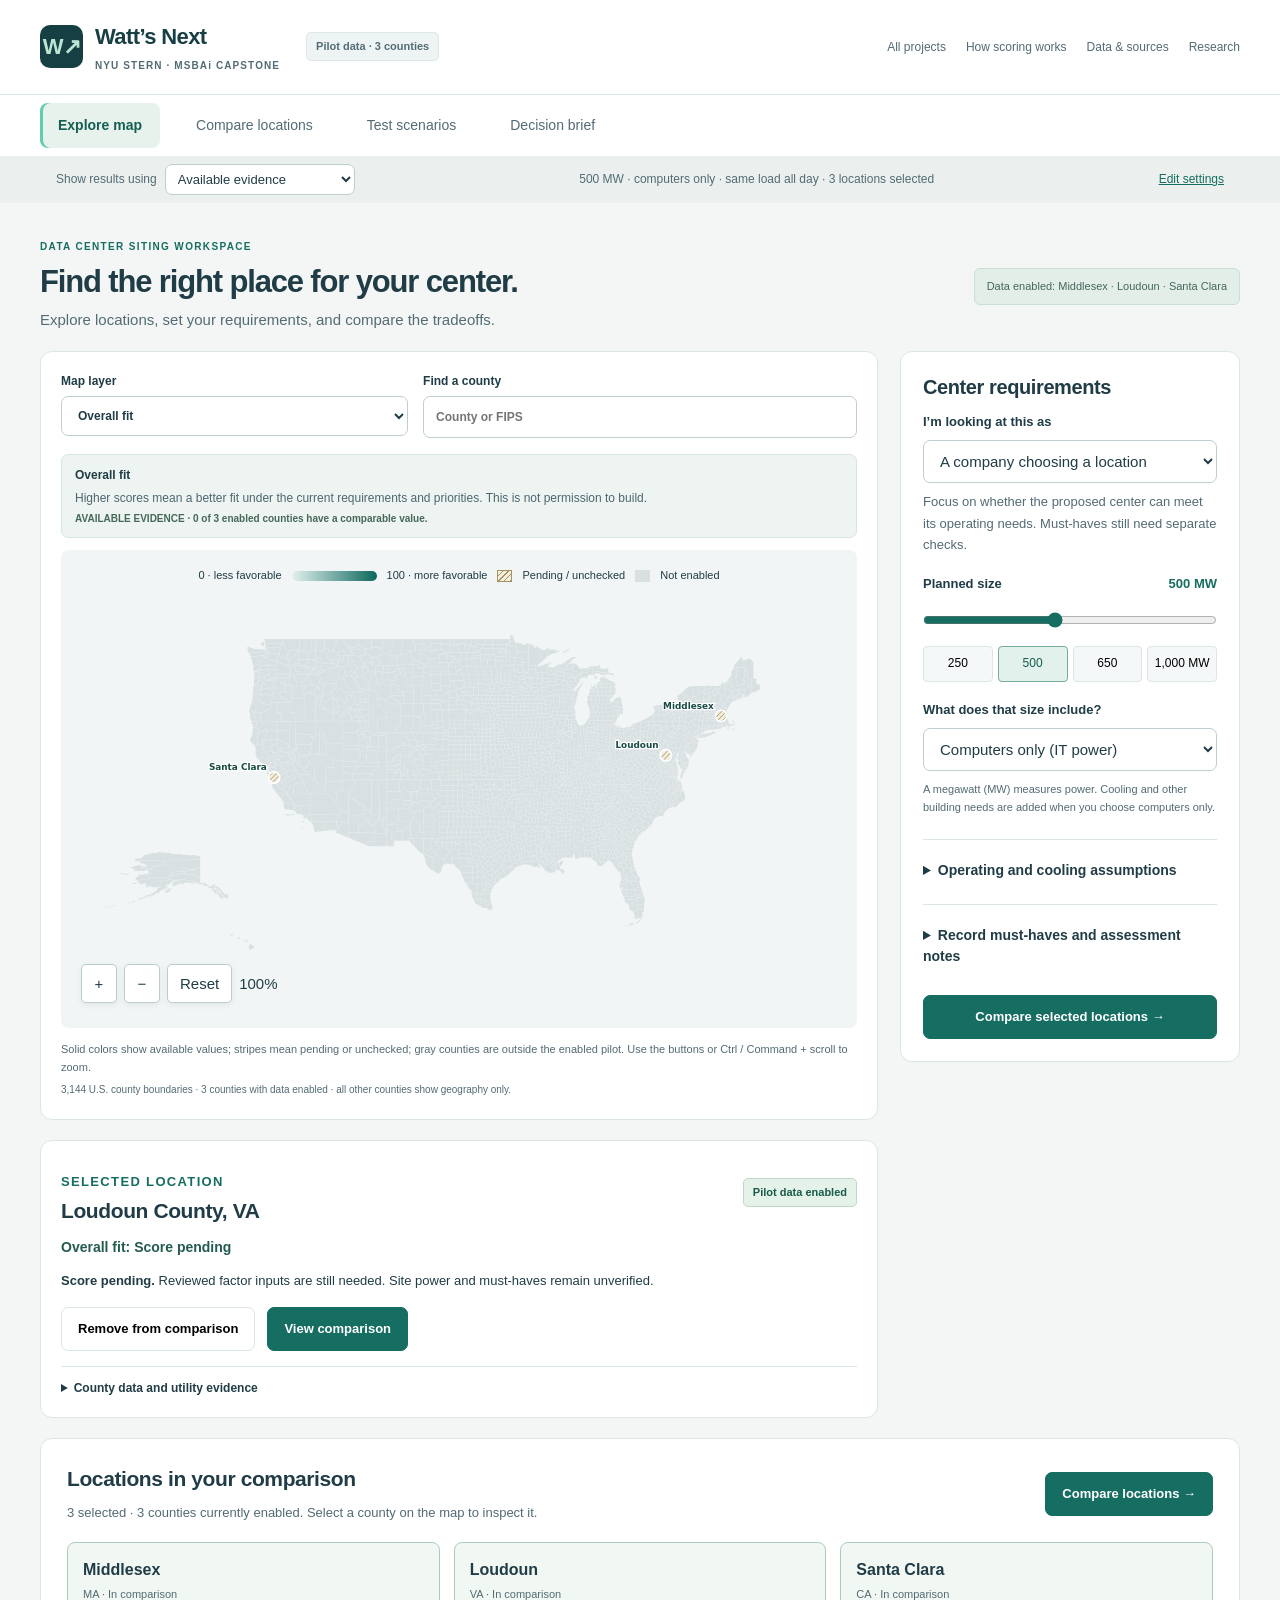
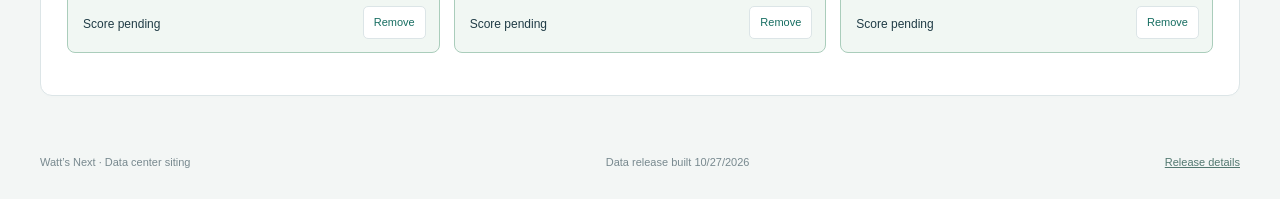
==== commit 42831926: "Keep Watt’s Next URLs clean and link back to the portfolio" ====
--- a/watts-next/index.html
+++ b/watts-next/index.html
@@ -1,7 +1,7 @@
 <!doctype html>
 <html lang="en"><head><meta charset="utf-8"><meta name="viewport" content="width=device-width,initial-scale=1"><meta name="description" content="Compare the same proposed data center across Loudoun, Middlesex and Santa Clara. Understand the scores, test assumptions, and inspect the evidence."><title>Watt’s Next · Data center siting</title><link rel="stylesheet" href="dashboard.css"><link rel="stylesheet" href="flow.css"></head>
 <body><a class="skip" href="#main">Skip to content</a>
-<header class="site-header"><a class="brand" href="#map"><span class="brand-mark">W↗</span><span>Watt’s Next<small>NYU STERN · MSBAi CAPSTONE</small></span></a><span class="tag" id="coverage-badge">Pilot data · 3 counties</span><nav class="support-nav" aria-label="Supporting information"><a href="#methods" data-page="methods">How scoring works</a><a href="#evidence" data-page="evidence">Data &amp; sources</a><a href="#isne" data-page="isne">Research</a></nav></header>
+<header class="site-header"><a class="brand" href="#map"><span class="brand-mark">W↗</span><span>Watt’s Next<small>NYU STERN · MSBAi CAPSTONE</small></span></a><span class="tag" id="coverage-badge">Pilot data · 3 counties</span><nav class="support-nav" aria-label="Supporting information"><a href="../#watts">All projects</a><a href="#methods" data-page="methods">How scoring works</a><a href="#evidence" data-page="evidence">Data &amp; sources</a><a href="#isne" data-page="isne">Research</a></nav></header>
 <nav class="step-nav product-nav" aria-label="Siting workspace"><a href="#map" data-page="map">Explore map</a><a href="#compare" data-page="compare">Compare locations</a><a href="#test" data-page="test">Test scenarios</a><a href="#brief" data-page="brief">Decision brief</a></nav>
 <div class="context-strip"><label class="inline-label" for="score-mode">Show results using<select id="score-mode"><option value="evidence">Available evidence</option><option value="assumptions">My what-if assumptions</option></select></label><span id="active-project">Loading project settings…</span><a href="#map">Edit settings</a></div>
 <main id="main" tabindex="-1"><div id="loading" role="status">Loading the research release…</div><div id="error" role="alert" hidden></div><p id="context-warning" role="status" hidden></p>
